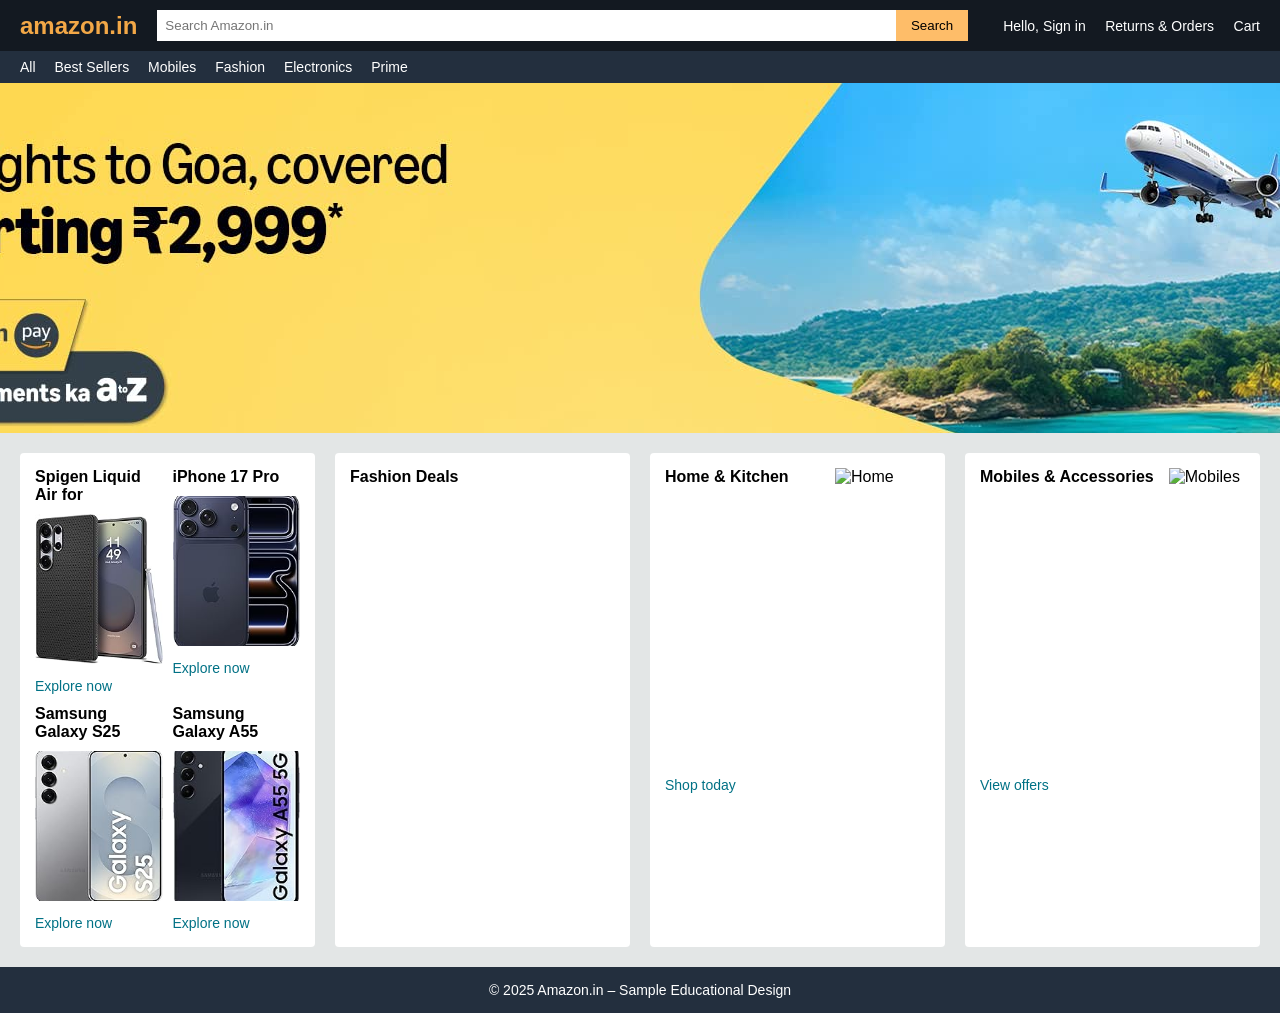
==== index.html @ a9d01e1e "front page" ====
<!DOCTYPE html>
<html lang="en">
<head>
    <meta charset="UTF-8">
    <meta name="viewport" content="width=device-width, initial-scale=1.0">
    <title>Amazon.in - Home Page</title>
    <link rel="stylesheet" href="style.css">
</head>
<body>

<header>
    <div class="logo">amazon.in</div>
    <div class="search-box">
        <input type="text" placeholder="Search Amazon.in">
        <button>Search</button>
    </div>
    <div class="nav-links">
        <span>Hello, Sign in</span>
        <span>Returns & Orders</span>
        <span>Cart</span>
    </div>
</header>

<div class="sub-nav">
    <span>All</span>
    <span>Best Sellers</span>
    <span>Mobiles</span>
    <span>Fashion</span>
    <span>Electronics</span>
    <span>Prime</span>
</div>

<div class="banner">

</div>

<section class="products">
    
    <div class="card">
        <div class="card_item">
            <h3>Spigen Liquid Air for</h3>
        <img src="images/cards/71KnJj9BPWL._AC_SY220_.jpg" alt="Spigen Liquid Air for">
        <a href="#">Explore now</a>
        </div>
        <div class="card_item"><h3>iPhone 17 Pro</h3>
        <img src="images/cards/mob2.jpg" alt="iPhone 17 Pro 512 GB">
        <a href="#">Explore now</a></div>
        <div class="card_item"><h3>Samsung Galaxy S25</h3>
        <img src="images/cards/mob3.jpg" alt="Samsung Galaxy S25">
        <a href="#">Explore now</a></div>
        <div class="card_item"><h3>Samsung Galaxy A55</h3>
        <img src="images/cards/mob4.jpg" alt="Samsung Galaxy A55 5G">
        <a href="#">Explore now</a></div>
    </div>
    <div class="card">
        <h3>Fashion Deals</h3>
        
        <!-- <img src="images/cards/jacket.jpg" alt="Lymio Jackets || Jacket for men || Lightweight Outwear Jacket (J-04-06) width="400px"> -->
      
        <!-- <a href="#">Explore now</a> -->
    </div>
    <div class="card">
        <h3>Home & Kitchen</h3>
        <img src="https://via.placeholder.com/300" alt="Home">
        <a href="#">Shop today</a>
    </div>
    <div class="card">
        <h3>Mobiles & Accessories</h3>
        <img src="https://via.placeholder.com/300" alt="Mobiles">
        <a href="#">View offers</a>
    </div>
</section>

<footer>
    &copy; 2025 Amazon.in – Sample Educational Design
</footer>

</body>
</html>
---- style.css ----
* {
  margin: 0;
  padding: 0;
  box-sizing: border-box;
  font-family: Arial, sans-serif;
}
body {
  background-color: #e3e6e6;
}

/* Header */
header {
  background-color: #131921;
  color: #fff;
  padding: 10px 20px;
  display: flex;
  align-items: center;
  justify-content: space-between;
}
.logo {
  font-size: 24px;
  font-weight: bold;
  color: #f3a847;
}
.search-box {
  flex: 1;
  margin: 0 20px;
  display: flex;
}
.search-box input {
  width: 100%;
  padding: 8px;
  border: none;
  outline: none;
}
.search-box button {
  padding: 8px 15px;
  border: none;
  background-color: #febd69;
  cursor: pointer;
}
.nav-links span {
  margin-left: 15px;
  font-size: 14px;
}

/* Sub Navigation */
.sub-nav {
  background-color: #232f3e;
  padding: 8px 20px;
  color: #fff;
  font-size: 14px;
}
.sub-nav span {
  margin-right: 15px;
  cursor: pointer;
}

/* Banner */
.banner {
  background: url("images/home_banner.jpg") no-repeat;
  background-position: top center;
  height: 350px;
}

/* Product Section */
.products {
  display: grid;
  grid-template-columns: repeat(auto-fit, minmax(250px, 1fr));
  gap: 20px;
  padding: 20px;
}

.card {
  background-color: #fff;
  padding: 15px;
  border-radius: 4px;
  height: auto;
  display: grid;
  grid-template-columns: auto auto;
  gap: 10px;
}
/* .card_item img{
  height: 150px;
  width: auto;
} */
.card h3 {
  margin-bottom: 10px;
  font-size: 16px;
  font-weight: 600;
}
.card img {
  width: 100%;
  height: 150px;
  object-fit: cover;
}
.card a {
  display: inline-block;
  margin-top: 10px;
  color: #007185;
  text-decoration: none;
  font-size: 14px;
}

/* Footer */
footer {
  background-color: #232f3e;
  color: #fff;
  text-align: center;
  padding: 15px;
  font-size: 14px;
}
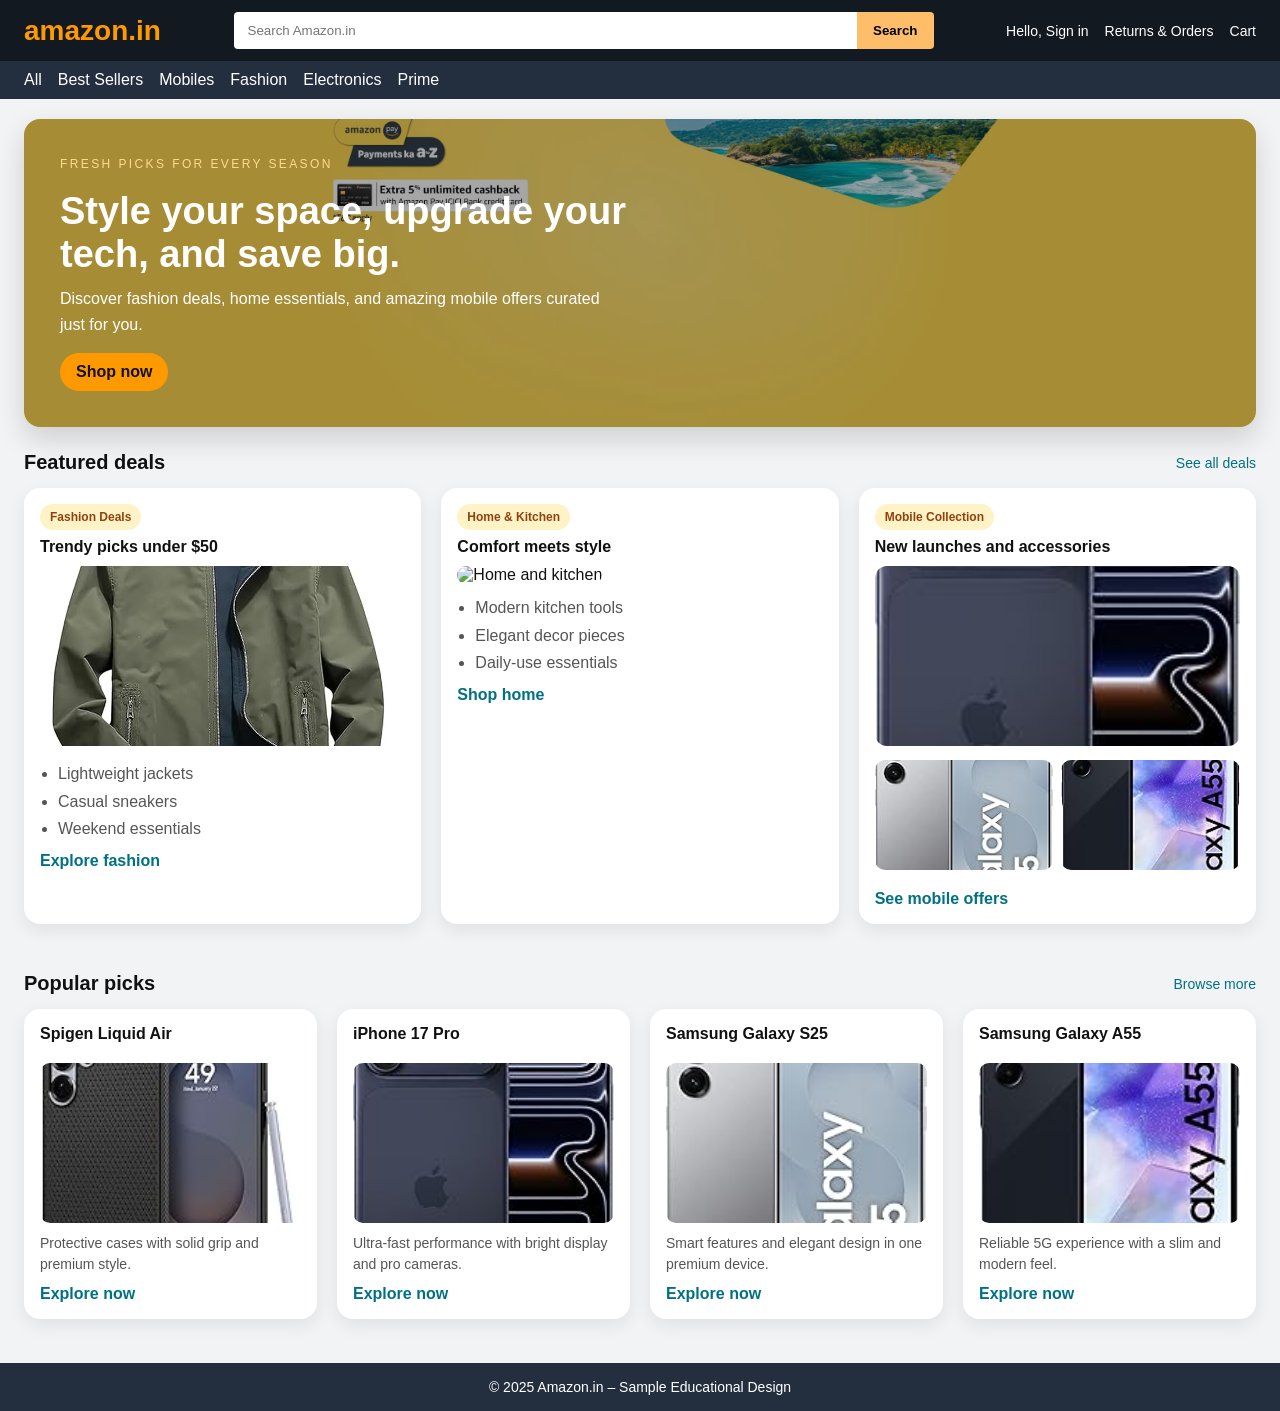
==== commit 2d604802: "page updated" ====
--- a/index.html
+++ b/index.html
@@ -30,44 +30,90 @@
     <span>Prime</span>
 </div>
 
-<div class="banner">
+<section class="hero-banner">
+    <div class="hero-content">
+        <p class="eyebrow">fresh picks for every season</p>
+        <h1>Style your space, upgrade your tech, and save big.</h1>
+        <p>Discover fashion deals, home essentials, and amazing mobile offers curated just for you.</p>
+        <a href="#" class="hero-btn">Shop now</a>
+    </div>
+</section>
 
-</div>
+<section class="category-section">
+    <div class="section-heading">
+        <h2>Featured deals</h2>
+        <a href="#">See all deals</a>
+    </div>
+
+    <div class="category-grid">
+        <article class="category-card">
+            <div class="pill">Fashion Deals</div>
+            <h3>Trendy picks under $50</h3>
+            <img src="images/cards/jacket.jpg" alt="Fashion deals">
+            <ul>
+                <li>Lightweight jackets</li>
+                <li>Casual sneakers</li>
+                <li>Weekend essentials</li>
+            </ul>
+            <a href="#">Explore fashion</a>
+        </article>
+
+        <article class="category-card">
+            <div class="pill">Home & Kitchen</div>
+            <h3>Comfort meets style</h3>
+            <img src="https://images.unsplash.com/photo-1484154218962-a197022b5858?auto=format&fit=crop&w=900&q=80" alt="Home and kitchen">
+            <ul>
+                <li>Modern kitchen tools</li>
+                <li>Elegant decor pieces</li>
+                <li>Daily-use essentials</li>
+            </ul>
+            <a href="#">Shop home</a>
+        </article>
+
+        <article class="category-card">
+            <div class="pill">Mobile Collection</div>
+            <h3>New launches and accessories</h3>
+            <img src="images/cards/mob2.jpg" alt="Mobile collection">
+            <div class="mini-images">
+                <img src="images/cards/mob3.jpg" alt="Mobile phone">
+                <img src="images/cards/mob4.jpg" alt="Mobile phone">
+            </div>
+            <a href="#">See mobile offers</a>
+        </article>
+    </div>
+</section>
 
 <section class="products">
-    
-    <div class="card">
-        <div class="card_item">
-            <h3>Spigen Liquid Air for</h3>
-        <img src="images/cards/71KnJj9BPWL._AC_SY220_.jpg" alt="Spigen Liquid Air for">
-        <a href="#">Explore now</a>
+    <div class="section-heading">
+        <h2>Popular picks</h2>
+        <a href="#">Browse more</a>
+    </div>
+
+    <div class="product-grid">
+        <div class="card-item">
+            <h3>Spigen Liquid Air</h3>
+            <img src="images/cards/71KnJj9BPWL._AC_SY220_.jpg" alt="Spigen Liquid Air case">
+            <p>Protective cases with solid grip and premium style.</p>
+            <a href="#">Explore now</a>
         </div>
-        <div class="card_item"><h3>iPhone 17 Pro</h3>
-        <img src="images/cards/mob2.jpg" alt="iPhone 17 Pro 512 GB">
-        <a href="#">Explore now</a></div>
-        <div class="card_item"><h3>Samsung Galaxy S25</h3>
-        <img src="images/cards/mob3.jpg" alt="Samsung Galaxy S25">
-        <a href="#">Explore now</a></div>
-        <div class="card_item"><h3>Samsung Galaxy A55</h3>
-        <img src="images/cards/mob4.jpg" alt="Samsung Galaxy A55 5G">
-        <a href="#">Explore now</a></div>
-    </div>
-    <div class="card">
-        <h3>Fashion Deals</h3>
-        
-        <!-- <img src="images/cards/jacket.jpg" alt="Lymio Jackets || Jacket for men || Lightweight Outwear Jacket (J-04-06) width="400px"> -->
-      
-        <!-- <a href="#">Explore now</a> -->
-    </div>
-    <div class="card">
-        <h3>Home & Kitchen</h3>
-        <img src="https://via.placeholder.com/300" alt="Home">
-        <a href="#">Shop today</a>
-    </div>
-    <div class="card">
-        <h3>Mobiles & Accessories</h3>
-        <img src="https://via.placeholder.com/300" alt="Mobiles">
-        <a href="#">View offers</a>
+        <div class="card-item">
+            <h3>iPhone 17 Pro</h3>
+            <img src="images/cards/mob2.jpg" alt="iPhone 17 Pro">
+            <p>Ultra-fast performance with bright display and pro cameras.</p>
+            <a href="#">Explore now</a>
+        </div>
+        <div class="card-item">
+            <h3>Samsung Galaxy S25</h3>
+            <img src="images/cards/mob3.jpg" alt="Samsung Galaxy S25">
+            <p>Smart features and elegant design in one premium device.</p>
+            <a href="#">Explore now</a>
+        </div>
+        <div class="card-item">
+            <h3>Samsung Galaxy A55</h3>
+            <img src="images/cards/mob4.jpg" alt="Samsung Galaxy A55">
+            <p>Reliable 5G experience with a slim and modern feel.</p>
+            <a href="#">Explore now</a>
+        </div>
     </div>
 </section>
 
--- a/style.css
+++ b/style.css
@@ -4,109 +4,295 @@
   box-sizing: border-box;
   font-family: Arial, sans-serif;
 }
+
 body {
-  background-color: #e3e6e6;
-}
-
-/* Header */
+  background-color: #f2f3f4;
+  color: #111;
+}
+
+a {
+  text-decoration: none;
+}
+
 header {
   background-color: #131921;
   color: #fff;
-  padding: 10px 20px;
+  padding: 12px 24px;
   display: flex;
   align-items: center;
   justify-content: space-between;
-}
+  gap: 12px;
+  flex-wrap: wrap;
+}
+
 .logo {
-  font-size: 24px;
-  font-weight: bold;
-  color: #f3a847;
-}
+  font-size: 28px;
+  font-weight: 700;
+  color: #ff9900;
+}
+
 .search-box {
   flex: 1;
-  margin: 0 20px;
-  display: flex;
-}
+  display: flex;
+  min-width: 260px;
+  max-width: 700px;
+}
+
 .search-box input {
   width: 100%;
-  padding: 8px;
+  padding: 11px 14px;
   border: none;
   outline: none;
-}
+  border-radius: 4px 0 0 4px;
+}
+
 .search-box button {
-  padding: 8px 15px;
+  padding: 0 16px;
   border: none;
   background-color: #febd69;
   cursor: pointer;
-}
-.nav-links span {
-  margin-left: 15px;
-  font-size: 14px;
-}
-
-/* Sub Navigation */
+  border-radius: 0 4px 4px 0;
+  font-weight: 700;
+}
+
+.nav-links {
+  display: flex;
+  gap: 16px;
+  font-size: 14px;
+  flex-wrap: wrap;
+}
+
 .sub-nav {
   background-color: #232f3e;
-  padding: 8px 20px;
-  color: #fff;
-  font-size: 14px;
-}
+  padding: 10px 24px;
+  color: #fff;
+  display: flex;
+  gap: 16px;
+  flex-wrap: wrap;
+}
+
 .sub-nav span {
-  margin-right: 15px;
   cursor: pointer;
 }
 
-/* Banner */
-.banner {
-  background: url("images/home_banner.jpg") no-repeat;
-  background-position: top center;
-  height: 350px;
-}
-
-/* Product Section */
+.hero-banner {
+  padding: 20px 24px 0;
+}
+
+.hero-content {
+  background: linear-gradient(90deg, #0f172a, #1d4ed8 70%, #3b82f6);
+  background-image: url("images/home_banner.jpg");
+  background-size: cover;
+  background-position: center;
+  color: #fff;
+  padding: 36px;
+  border-radius: 16px;
+  min-height: 260px;
+  display: flex;
+  flex-direction: column;
+  justify-content: center;
+  position: relative;
+  overflow: hidden;
+  box-shadow: 0 12px 28px rgba(0, 0, 0, 0.15);
+}
+
+.hero-content::before {
+  content: "";
+  position: absolute;
+  inset: 0;
+  background: rgba(0, 0, 0, 0.35);
+}
+
+.hero-content > * {
+  position: relative;
+  z-index: 1;
+}
+
+.eyebrow {
+  text-transform: uppercase;
+  letter-spacing: 0.2em;
+  font-size: 12px;
+  color: #ffd98e;
+  margin-bottom: 8px;
+}
+
+.hero-content h1 {
+  font-size: clamp(24px, 3.2vw, 38px);
+  margin-bottom: 10px;
+  max-width: 620px;
+}
+
+.hero-content p {
+  max-width: 560px;
+  margin-bottom: 16px;
+  line-height: 1.6;
+}
+
+.hero-btn {
+  display: inline-block;
+  width: fit-content;
+  background: #ff9900;
+  color: #111;
+  font-weight: 700;
+  padding: 10px 16px;
+  border-radius: 999px;
+}
+
+.category-section,
 .products {
+  padding: 24px;
+  max-width: 1280px;
+  margin: 0 auto;
+}
+
+.section-heading {
+  display: flex;
+  justify-content: space-between;
+  align-items: center;
+  margin-bottom: 14px;
+}
+
+.section-heading h2 {
+  font-size: 20px;
+}
+
+.section-heading a {
+  color: #007185;
+  font-size: 14px;
+}
+
+.category-grid {
   display: grid;
-  grid-template-columns: repeat(auto-fit, minmax(250px, 1fr));
+  grid-template-columns: repeat(3, minmax(0, 1fr));
   gap: 20px;
-  padding: 20px;
-}
-
-.card {
-  background-color: #fff;
-  padding: 15px;
-  border-radius: 4px;
-  height: auto;
+}
+
+.category-card,
+.card-item {
+  background: #fff;
+  border-radius: 16px;
+  padding: 16px;
+  box-shadow: 0 6px 18px rgba(0, 0, 0, 0.08);
+  transition: transform 0.25s ease;
+}
+
+.category-card:hover,
+.card-item:hover {
+  transform: translateY(-4px);
+}
+
+.pill {
+  display: inline-block;
+  background: #fef3c7;
+  color: #92400e;
+  padding: 6px 10px;
+  border-radius: 999px;
+  font-size: 12px;
+  font-weight: 700;
+  width: fit-content;
+  margin-bottom: 8px;
+}
+
+.category-card h3,
+.card-item h3 {
+  font-size: 16px;
+  margin-bottom: 10px;
+}
+
+.category-card img {
+  width: 100%;
+  height: 180px;
+  object-fit: cover;
+  border-radius: 12px;
+  margin-bottom: 10px;
+}
+
+.category-card ul {
+  padding-left: 18px;
+  color: #555;
+  line-height: 1.7;
+  margin-bottom: 10px;
+}
+
+.mini-images {
   display: grid;
-  grid-template-columns: auto auto;
+  grid-template-columns: repeat(2, 1fr);
+  gap: 8px;
+  margin-bottom: 10px;
+}
+
+.mini-images img {
+  height: 110px;
+  object-fit: cover;
+  border-radius: 10px;
+}
+
+.category-card a,
+.card-item a {
+  color: #007185;
+  font-weight: 600;
+}
+
+.product-grid {
+  display: grid;
+  grid-template-columns: repeat(4, minmax(0, 1fr));
+  gap: 20px;
+}
+
+.card-item {
+  display: flex;
+  flex-direction: column;
   gap: 10px;
 }
-/* .card_item img{
-  height: 150px;
-  width: auto;
-} */
-.card h3 {
-  margin-bottom: 10px;
-  font-size: 16px;
-  font-weight: 600;
-}
-.card img {
+
+.card-item img {
   width: 100%;
-  height: 150px;
+  height: 160px;
   object-fit: cover;
-}
-.card a {
-  display: inline-block;
-  margin-top: 10px;
-  color: #007185;
-  text-decoration: none;
-  font-size: 14px;
-}
-
-/* Footer */
+  border-radius: 10px;
+}
+
+.card-item p {
+  color: #555;
+  font-size: 14px;
+  line-height: 1.5;
+}
+
 footer {
   background-color: #232f3e;
   color: #fff;
   text-align: center;
-  padding: 15px;
-  font-size: 14px;
-}
+  padding: 16px;
+  font-size: 14px;
+  margin-top: 20px;
+}
+
+@media (max-width: 960px) {
+  .category-grid {
+    grid-template-columns: 1fr 1fr;
+  }
+
+  .product-grid {
+    grid-template-columns: 1fr 1fr;
+  }
+}
+
+@media (max-width: 640px) {
+  header {
+    align-items: flex-start;
+    flex-direction: column;
+  }
+
+  .search-box {
+    width: 100%;
+  }
+
+  .category-grid,
+  .product-grid {
+    grid-template-columns: 1fr;
+  }
+
+  .hero-content {
+    padding: 24px;
+  }
+}
